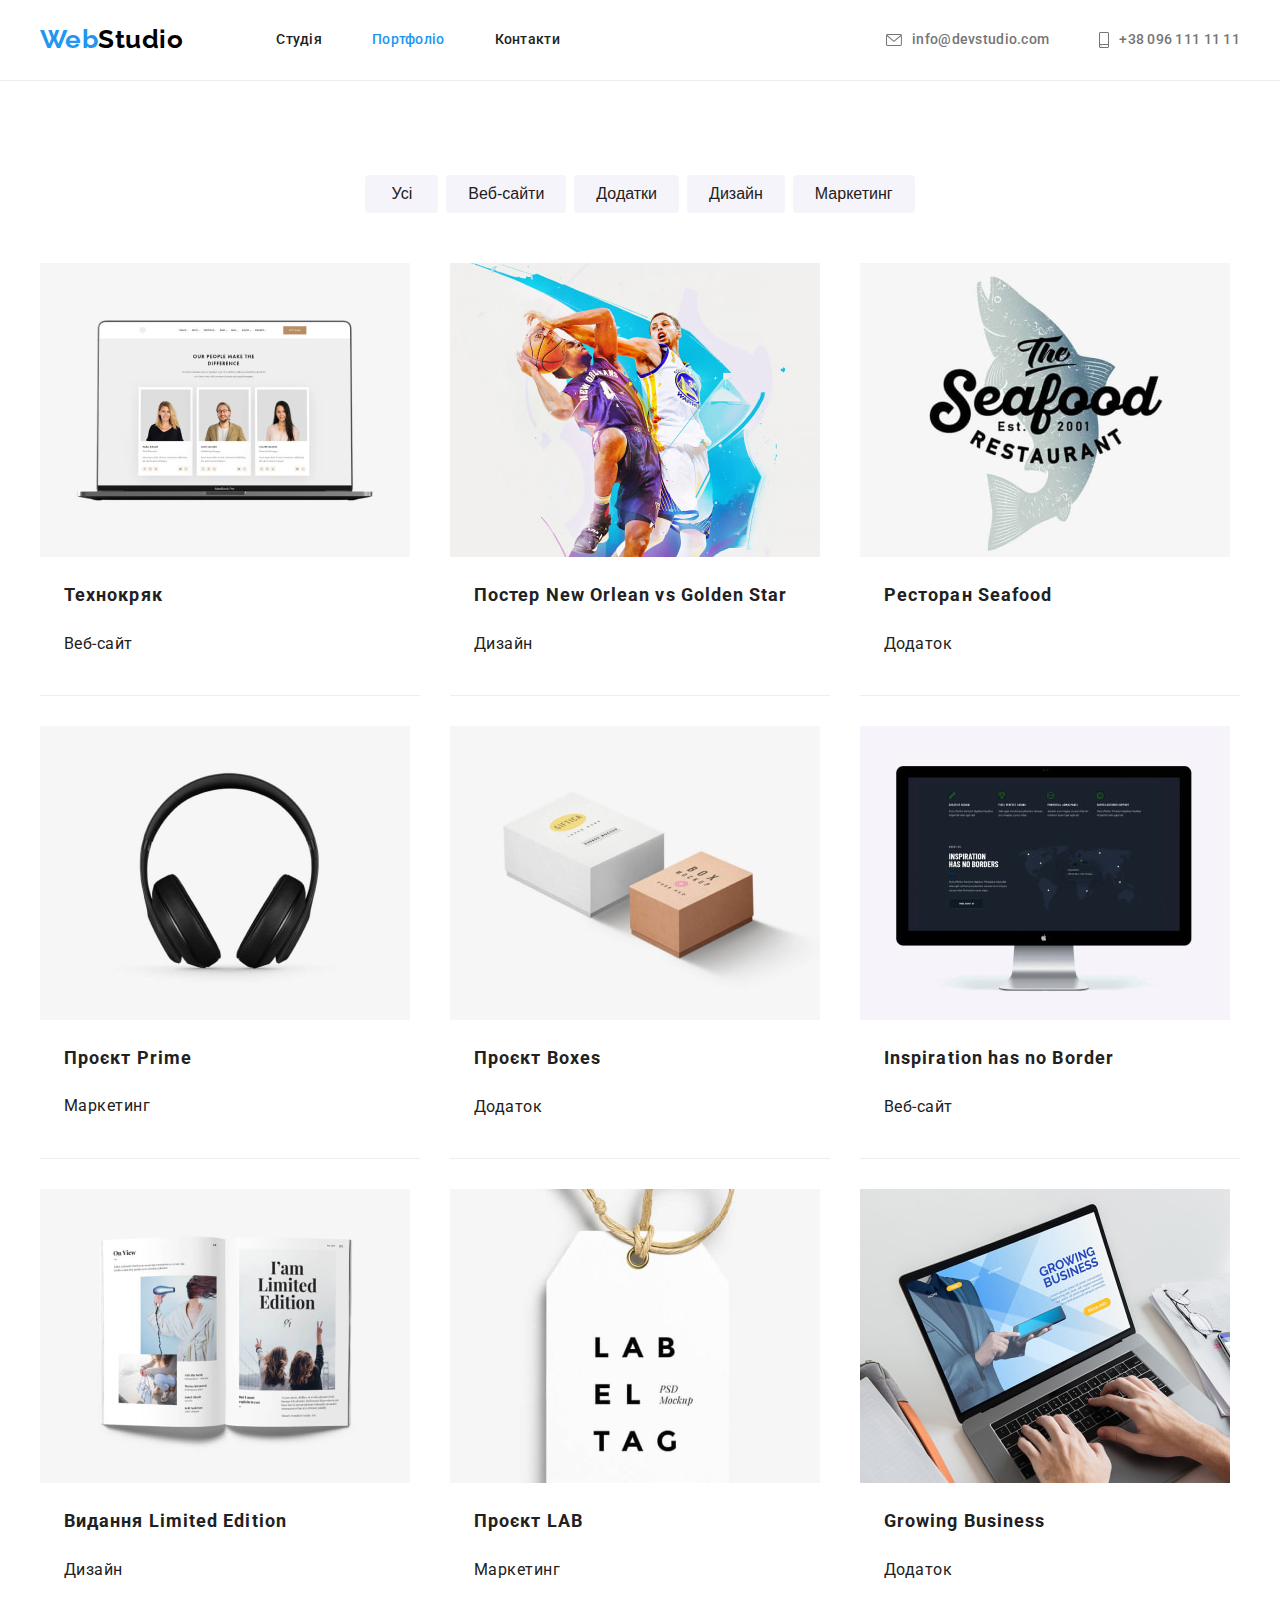
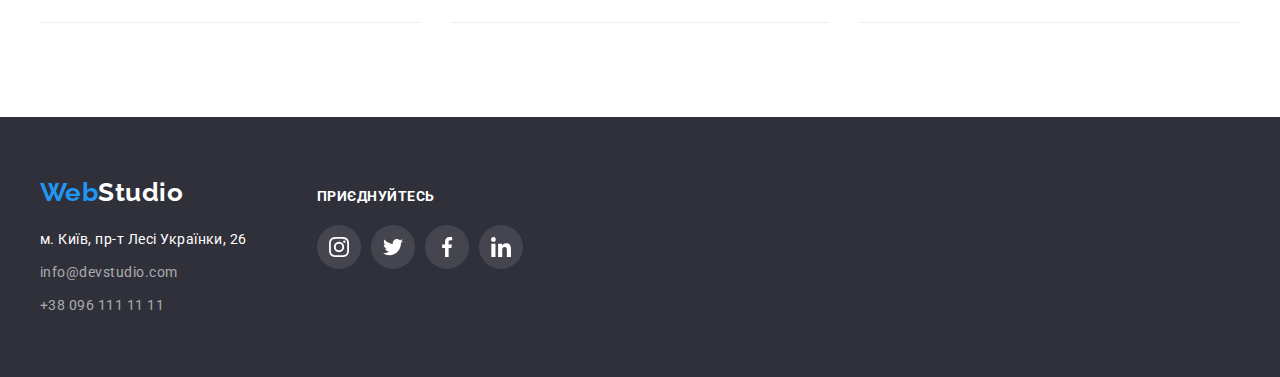
==== portfolio.html @ 567fced4 "add start files" ====
<!DOCTYPE html>
<html lang="uk">
  <head>
    <meta charset="UTF-8" />
    <meta http-equiv="X-UA-Compatible" content="IE=edge" />
    <meta name="viewport" content="width=device-width, initial-scale=1.0" />
    <title>WebStudio 4</title>
    <!-- fonts -->
    <link rel="preconnect" href="https://fonts.googleapis.com" />
    <link rel="preconnect" href="https://fonts.gstatic.com" crossorigin />
    <link
      href="https://fonts.googleapis.com/css2?family=Raleway:wght@700&family=Roboto:wght@400;500;700;900&display=swap"
      rel="stylesheet"
    />
    <!-- css -->
    <link
      rel="stylesheet"
      href="https://cdnjs.cloudflare.com/ajax/libs/modern-normalize/1.1.0/modern-normalize.min.css"
      integrity="sha512-wpPYUAdjBVSE4KJnH1VR1HeZfpl1ub8YT/NKx4PuQ5NmX2tKuGu6U/JRp5y+Y8XG2tV+wKQpNHVUX03MfMFn9Q=="
      crossorigin="anonymous"
      referrerpolicy="no-referrer"
    />
    <link rel="stylesheet" href="./css/styles.css" />
  </head>
  <body>
    <div class="wrapper">
      <!-- HEADER -->
      <header class="page-header">
        <div class="container row">
          <!-- nav -->
          <nav class="page-header-nav">
            <!-- logo -->
            <a class="site-logo link" href="./index.html" lang="en"
              ><span class="logo-accent">Web</span>Studio</a
            >
            <!-- menu -->
            <ul class="site-nav list">
              <li class="item">
                <a class="nav-link point link" href="./index.html">Студія</a>
              </li>
              <li class="item">
                <a
                  class="nav-link link-current point link"
                  href="./portfolio.html"
                  aria-current="page"
                  >Портфоліо</a
                >
              </li>
              <li class="item">
                <a class="nav-link point link" href="">Контакти</a>
              </li>
            </ul>
          </nav>
          <!-- contact -->
          <ul class="site-contacts list">
            <li class="item">
              <a class="contacts-link contact point link" href="mailto:info@devstudio.com" lang="en"
                ><svg class="contacts-icon" width="16" height="12">
                  <use href="./images/icons.svg#icon-envelope"></use>
                </svg>
                info@devstudio.com</a
              >
            </li>
            <li class="item">
              <a class="contacts-link contact point link" href="tel:+380961111111">
                <svg class="contacts-icon" width="10" height="16">
                  <use href="./images/icons.svg#icon-smartphone"></use>
                </svg>
                +38 096 111 11 11</a
              >
            </li>
          </ul>
        </div>
      </header>

      <!-- MAIN -->
      <main class="page-main">
        <!-- PORTFOLIO -->
        <section class="section">
          <div class="container">
            <h1 class="visually-hidden">Portfolio</h1>
            <ul class="filter-cards list">
              <li class="filter-item">
                <button class="button button-filter" type="button">Усі</button>
              </li>
              <li class="filter-item">
                <button class="button button-filter" type="button">Веб-сайти</button>
              </li>
              <li class="filter-item">
                <button class="button button-filter" type="button">Додатки</button>
              </li>
              <li class="filter-item">
                <button class="button button-filter" type="button">Дизайн</button>
              </li>
              <li class="filter-item">
                <button class="button button-filter" type="button">Маркетинг</button>
              </li>
            </ul>

            <ul class="project-cards list">
              <li class="project-item">
                <a class="project-link link" href="#">
                  <img
                    class="project-img"
                    src="./images/portfolio/techno.jpg"
                    title="Лаптоп з зображенням веб-сайту на екрані"
                    alt="Лаптоп з зображенням веб-сайту на екрані"
                    width="370"
                    height="294"
                  />
                  <div class="project-content">
                    <h2 class="project-title">Технокряк</h2>
                    <p class="project-description">Веб-сайт</p>
                  </div>
                </a>
              </li>
              <li class="project-item">
                <a class="project-link link" href="#">
                  <img
                    class="project-img"
                    src="./images/portfolio/poster.jpg"
                    title="Дизайн постеру New Orlean vs Golden Star. Гра двох баскетболістів."
                    alt="Дизайн постеру New Orlean vs Golden Star. Гра двох баскетболістів."
                    width="370"
                    height="294"
                  />
                  <div class="project-content">
                    <h2 class="project-title">Постер New Orlean vs Golden Star</h2>
                    <p class="project-description">Дизайн</p>
                  </div>
                </a>
              </li>

              <li class="project-item">
                <a class="project-link link" href="#">
                  <img
                    class="project-img"
                    src="./images/portfolio/restoraunt.jpg"
                    title="Логотип додатку ресторану морської їжі"
                    alt="Логотип додатку ресторану морської їжі"
                    width="370"
                    height="294"
                  />
                  <div class="project-content">
                    <h2 class="project-title">Ресторан Seafood</h2>
                    <p class="project-description">Додаток</p>
                  </div>
                </a>
              </li>

              <li class="project-item">
                <a class="project-link link" href="#">
                  <img
                    class="project-img"
                    src="./images/portfolio/prime.jpg"
                    title="Накладні бездротові чорні навушники"
                    alt="Накладні бездротові чорні навушники"
                    width="370"
                    height="294"
                  />
                  <div class="project-content">
                    <h2 class="project-title">Проєкт Prime</h2>
                    <p class="project-cards__description">Маркетинг</p>
                  </div>
                </a>
              </li>

              <li class="project-item">
                <a class="project-link link" href="#">
                  <img
                    class="project-img"
                    src="./images/portfolio/boxes.jpg"
                    title="Дві невеликих дизайнерських коробки: біла та темний беж"
                    alt="Дві невеликих дизайнерських коробки: біла та темний беж"
                    width="370"
                    height="294"
                  />
                  <div class="project-content">
                    <h2 class="project-title">Проєкт Boxes</h2>
                    <p class="project-description">Додаток</p>
                  </div>
                </a>
              </li>

              <li class="project-item">
                <a class="project-link link" href="#">
                  <img
                    class="project-img"
                    src="./images/portfolio/inspiration.jpg"
                    title="Веб-сайт на экрані монітору"
                    alt="Веб-сайт на экрані монітору"
                    width="370"
                    height="294"
                  />
                  <div class="project-content">
                    <h2 class="project-title">Inspiration has no Border</h2>
                    <p class="project-description">Веб-сайт</p>
                  </div>
                </a>
              </li>

              <li class="project-item">
                <a class="project-link link" href="#">
                  <img
                    class="project-img"
                    src="./images/portfolio/magazine.jpg"
                    title="Розворот журналу"
                    alt="Розворот журналу"
                    width="370"
                    height="294"
                  />
                  <div class="project-content">
                    <h2 class="project-title">Видання Limited Edition</h2>
                    <p class="project-description">Дизайн</p>
                  </div>
                </a>
              </li>

              <li class="project-item">
                <a class="project-link link" href="#">
                  <img
                    class="project-img"
                    src="./images/portfolio/lab.jpg"
                    title="Біла бірка з надписом Lab El Tag"
                    alt="Біла бірка з надписом Lab El Tag"
                    width="370"
                    height="294"
                  />
                  <div class="project-content">
                    <h2 class="project-title">Проєкт LAB</h2>
                    <p class="project-description">Маркетинг</p>
                  </div>
                </a>
              </li>

              <li class="project-item">
                <a class="project-link link" href="#">
                  <img
                    class="project-img"
                    src="./images/portfolio/business.jpg"
                    title="Зображення чоловічих рук, які друкують на клавиатурі ноутбука"
                    alt="Зображення чоловічих рук, які друкують на клавиатурі ноутбука"
                    width="370"
                    height="294"
                  />
                  <div class="project-content">
                    <h2 class="project-title">Growing Business</h2>
                    <p class="project-description">Додаток</p>
                  </div>
                </a>
              </li>
            </ul>
          </div>
        </section>
      </main>

      <!-- FOOTER -->
      <footer class="page-footer">
        <div class="container">
          <div class="address-content">
            <!-- logo -->
            <a class="site-logo page-footer-logo link" href="/" lang="en"
              ><span class="logo-accent">Web</span>Studio</a
            >
            <!-- address -->
            <address class="footer-address">
              <ul class="address list">
                <li class="address-item">
                  <a
                    class="address-map point link"
                    href="https://goo.gl/maps/CPtrU1FHBa2aNyZL9"
                    target="_blank"
                    rel="noopener noreferrer nofollow"
                    >м. Київ, пр-т Лесі Українки, 26
                  </a>
                </li>
                <li class="address-item">
                  <a class="address-contact point link" href="mailto:info@devstudio.com" lang="en"
                    >info@devstudio.com</a
                  >
                </li>
                <li class="address-item">
                  <a class="address-contact point link" href="tel:+380961111111"
                    >+38 096 111 11 11</a
                  >
                </li>
              </ul>
            </address>
          </div>
          <!-- приєднуйтесь -->
          <section class="centered footer-socials">
            <h3 class="subtitle slogan">Приєднуйтесь</h3>
            <ul class="socials-set list">
              <li class="socials-item">
                <a
                  href="#"
                  class="socials-link link-footer link"
                  aria-label="Посилання на instagram"
                  rel="noopener noreferrer nofollow"
                >
                  <svg class="socials-icon icon-footer" width="20" height="20">
                    <use href="./images/icons.svg#icon-instagram"></use>
                  </svg>
                </a>
              </li>
              <li class="socials-item">
                <a
                  href="#"
                  class="socials-link link-footer link"
                  aria-label="Посилання на twitter"
                  rel="noopener noreferrer nofollow"
                >
                  <svg class="socials-icon icon-footer" width="20" height="20">
                    <use href="./images/icons.svg#icon-twitter"></use>
                  </svg>
                </a>
              </li>
              <li class="socials-item">
                <a
                  href="#"
                  class="socials-link link-footer link"
                  aria-label="Посилання на facebook"
                  rel="noopener noreferrer nofollow"
                >
                  <svg class="socials-icon icon-footer" width="20" height="20">
                    <use href="./images/icons.svg#icon-facebook"></use>
                  </svg>
                </a>
              </li>
              <li class="socials-item">
                <a
                  href="#"
                  class="socials-link link-footer link"
                  aria-label="Посилання на linkedin"
                  rel="noopener noreferrer nofollow"
                >
                  <svg class="socials-icon icon-footer" width="20" height="20">
                    <use href="./images/icons.svg#icon-linkedin"></use>
                  </svg>
                </a>
              </li>
            </ul>
          </section>
        </div>
      </footer>
    </div>
  </body>
</html>
---- css/styles.css ----
:root {
  /* color */
  --primary-text-color: #212121;
  --secondary-text-color: #757575;
  --accent-dodger-blue: #2196f3;
  --black-logo: #000000;
  --white-color: #ffffff;
  --white-transparent-color: rgba(255, 255, 255, 0.6);
  --comment-modal: rgba(117, 117, 117, 0.5);

  --bg-ghost-white: #f5f4fa;
  --bg-gunmetal: #2f303a;
  --hero-btn-active: #188ce8;
  --bg-footer-social-icons: rgba(255, 255, 255, 0.1);
  --bg-about-abs: rgba(47, 48, 58, 0.8);
  --bg-overlay: rgba(33, 150, 243, 0.9);
  --bg-modal-overlay: rgba(0, 0, 0, 0.2);

  --border-whisper-grey: #eeeeee;
  --border-whisper-white: #ececec;
  --border-clients: #afb1b8;

  --signup-border: rgba(255, 255, 255, 0.3);
  --sign-up-filter: drop-shadow(0px 4px 4px rgba(0, 0, 0, 0.15));

  --border-close-btn: rgba(0, 0, 0, 0.1);
  --modal-form-border: rgba(33, 33, 33, 0.2);

  --team-box-shadow: 0px 1px 3px rgba(0, 0, 0, 0.12), 0px 1px 1px rgba(0, 0, 0, 0.14),
    0px 2px 1px rgba(0, 0, 0, 0.2);
  --active-shadow: 0px 3px 1px rgba(0, 0, 0, 0.1), 0px 1px 2px rgba(0, 0, 0, 0.08),
    0px 2px 2px rgba(0, 0, 0, 0.12);
  --hero-btn-shadow: 0px 4px 4px rgba(0, 0, 0, 0.15);
  --active-project-shadow: 0px 1px 1px rgba(0, 0, 0, 0.12), 0px 4px 4px rgba(0, 0, 0, 0.06),
    1px 4px 6px rgba(0, 0, 0, 0.16);
  --modal-shadow: 0px 1px 3px rgba(0, 0, 0, 0.12), 0px 1px 1px rgba(0, 0, 0, 0.14),
    0px 2px 1px rgba(0, 0, 0, 0.2);

  /* fonts */
  --primary-font-size: 16px;
  --secondary-font-size: 14px;
  --modal-form-font: 12px;
  --modal-form-font-title: 20px;

  --logo-font-size: 26px;
  --hero-font-size: 44px;

  --section-title-font-size: 36px;
  --card-title-font-size: 18px;

  /* weight */
  --primary-weight: 400;
  --primary-bold: 700;
  --accent-weight: 500;
  --hero-weight: 900;

  /* height */
  --header-height: 80px;

  /* transform */
  --timing-function: 250ms cubic-bezier(0.4, 0, 0.2, 1);
}

body {
  height: 100vh;
  /* padding-top: var(--header-height); */
  margin: 0;

  font-family: 'Roboto', sans-serif;
  font-weight: var(--primary-weight); /* 400 */
  font-size: var(--primary-font-size); /* 16px */
  line-height: 1.7;
  letter-spacing: 0.03em;

  color: var(--primary-text-color);
  background-color: var(--white-color);
}

.wrapper {
  min-height: 100vh;
  display: flex;
  flex-direction: column;
}

.page-main {
  flex: 1 1 auto;
}

.list {
  margin: 0;
  padding: 0;

  list-style: none;
}

.link {
  text-decoration: none;
  color: inherit;
}

.container {
  max-width: 1200px; /* 1170 + 15 + 15 */
  padding-right: 15px;
  padding-left: 15px;
  margin-left: auto;
  margin-right: auto;
}

.section {
  padding-top: 94px;
  padding-bottom: 94px;
}

.visually-hidden {
  position: absolute;
  white-space: nowrap;
  width: 1px;
  height: 1px;
  overflow: hidden;
  border: 0;
  padding: 0;
  clip: rect(0 0 0 0);
  clip-path: inset(50%);
  margin: -1px;
}

/* ===================================================================================================================================== */
/* HEADER */

.page-header {
  /* position: fixed;
  top: 0;
  left: 0;
  z-index: 10; */

  max-width: 100%;
  min-height: var(--header-height);

  background-color: var(--white-color);
  border-bottom: 1px solid var(--border-whisper-white);
}

.row {
  display: flex;
  align-items: center;
}

.page-header-nav {
  display: flex;
  align-items: center;
}

/* logo */
.site-logo {
  display: block;

  color: var(--black-logo);
  font-family: 'Raleway', sans-serif;
  font-size: var(--logo-font-size);
  font-weight: var(--primary-bold);
  line-height: 1.2;
}

.page-footer-logo {
  display: block;
  margin-bottom: 20px;

  color: var(--white-color);
}

.logo-accent {
  color: var(--accent-dodger-blue);
}

/* site-nav & site-contacts */
.site-nav {
  display: flex;
  margin-left: 93px;
}

.site-nav > .item:not(:last-child) {
  margin-right: 50px;
}

.site-contacts {
  display: flex;
  align-items: center;
  margin-left: auto;
}

/* .site-contacts > .item:not(:last-child) {
  margin-right: 50px;
} */

.site-contacts > .item + .item {
  margin-left: 50px;
}

.nav-link,
.site-contacts .contacts-link {
  display: block;
  padding-top: 32px;
  padding-bottom: 32px;

  font-weight: var(--accent-weight);
  font-size: var(--secondary-font-size);
  line-height: 1.14;
  letter-spacing: 0.02em;
}

.nav-link {
  color: var(--primary-text-color);
}

.link-current {
  color: var(--accent-dodger-blue);
}

.contacts-link.contact {
  display: flex;
  align-items: center;

  color: var(--secondary-text-color);
}

.point:hover,
.point:focus {
  color: var(--accent-dodger-blue);
}

.contacts-icon {
  display: inline-block;
  margin-right: 10px;
  fill: currentColor;
}

/* ===================================================================================================================================== */
/* HERO */

.hero {
  display: flex;
  flex-direction: column;
  align-items: center;
  justify-content: center;

  max-width: 1600px;
  min-height: 600px;
  margin-left: auto;
  margin-right: auto;

  background-image: linear-gradient(to right, rgba(47, 48, 58, 0.4), rgba(47, 48, 58, 0.4)),
    url(../images/hero.jpg);
  background-repeat: no-repeat;
  background-size: cover;
  background-position: center;
}

.hero,
.page-footer {
  background-color: var(--bg-gunmetal);
}

.centered {
  text-align: center;
}

.hero-title {
  margin-top: 0;
  margin-bottom: 30px;

  color: var(--white-color);
  font-size: var(--hero-font-size);
  font-weight: var(--hero-weight);
  line-height: 1.4;

  letter-spacing: 0.06em;
  text-transform: uppercase;
}

.button {
  /* border: 1px solid transparent; */
  border: none;
  background-color: transparent;
  cursor: pointer;
}

.main-button {
  min-width: 216px;
  padding: 10px 32px;

  border-radius: 4px;
  background-color: var(--accent-dodger-blue);
  color: var(--white-color);
  font-size: var(--primary-font-size);
  font-weight: var(--primary-bold);

  line-height: 1.9;
  letter-spacing: 0.06em;
}

.main-button:active,
.main-button:hover,
.main-button:focus {
  background-color: var(--hero-btn-active);
  box-shadow: var(--hero-btn-shadow);
}

/* ===================================================================================================================================== */
/* SECTIONS */

.section-title {
  margin-top: 0;
  margin-bottom: 50px;

  font-size: var(--section-title-font-size);
  font-weight: var(--primary-bold);
  line-height: 1.2;
}

.title {
  margin-top: 0;
  margin-bottom: 10px;

  color: var(--primary-text-color);
  font-weight: var(--accent-weight);
}

.description {
  margin-top: 0;
  margin-bottom: 0;

  color: var(--secondary-text-color);
}

/* =========================================================================================================================================*/
/* COMPANY ADVANTAGES */

.company-advantages {
  padding-bottom: 47px;
}

.section-set {
  display: flex;
}

.advantages > .set-item {
  max-width: 270px;
}

.section-set > .set-item + .set-item {
  margin-left: 30px;
}

.thumb-inner {
  display: flex;
  align-items: center;
  justify-content: center;

  max-width: 270px;
  /* min-height: 120px; */
  margin-top: 0;
  margin-bottom: 30px;
  padding: 25px 101px;

  background: var(--bg-ghost-white);
  border-radius: 4px;
}

/* the same styles for advantages set-item & footer slogan */
.subtitle {
  margin-top: 0;
  font-weight: var(--primary-bold);
  font-size: var(--secondary-font-size);
  line-height: 1.14;
  text-transform: uppercase;
  color: var(--primary-text-color);
}

.set-title {
  margin-top: 0;
  margin-bottom: 10px;
}

.description {
  margin-top: 0;
  margin-bottom: 0;
}

.set-description {
  font-size: var(--secondary-font-size);
}

/* ========================================================================================================================================*/
/* BUSINESS */

.business {
  padding-top: 47px;
}

.item-business {
  position: relative;
  display: flex;
  max-width: 370px;
  /* min-height: 294px; */
}

/* ======================================================================================================================================*/
/* MEMBER TEAM */
.member-team {
  background-color: var(--bg-ghost-white);
}

.item-member {
  max-width: 270px;
  padding-bottom: 30px;
  /* min-height: 428px; */

  background-color: var(--white-color);
  box-shadow: var(--team-box-shadow);
  border-radius: 0px 0px 4px 4px;

  line-height: 1.2;
}

.images-member {
  display: block;
  margin-bottom: 30px;
}

.title-name {
  font-size: var(--primary-font-size);
  font-weight: var(--accent-weight);
}

.description-member {
  margin-bottom: 16px;
}

.socials-set {
  display: inline-flex;
  align-items: center;
  justify-content: center;
  margin-top: 0;
  margin-bottom: 0;
}

.socials-item:not(:last-child) {
  margin-right: 10px;
}

.socials-link {
  display: flex;
  align-items: center;
  justify-content: center;
  width: 44px;
  height: 44px;
  border-radius: 50%;

  color: var(--border-clients);
  background-color: transparent;

  transition: color var(--timing-function), background-color var(--timing-function);
}

.socials-link:hover,
.socials-link:focus {
  background-color: var(--accent-dodger-blue);
  color: var(--white-color);
}

.socials-icon {
  fill: currentColor;
}
/* =================================================================================================================================== */
/* Постійні клієнти */
/* CLIENTS */

.logo-clients {
  display: flex;
  align-items: center;
  justify-content: center;
  min-width: 170px;
  min-height: 92px;
  color: var(--border-clients);
  border: 1px solid var(--border-clients);
  border-radius: 4px;
}

.logo-clients:hover,
.logo-clients:focus,
.logo-clients:active {
  color: var(--accent-dodger-blue);
  border: 1px solid var(--accent-dodger-blue);
}

.icon-clients {
  fill: currentColor;
}

/* ====================================================================+++++++++++++++++++++++++++++++++++++++++++++++++++++++++++++= */
/* FOOTER */

.page-footer > .container {
  display: flex;
  align-items: baseline;

  padding-top: 60px;
  padding-bottom: 60px;
}

.address {
  margin-top: 0;
  margin-bottom: 0;

  font-style: normal;
  font-size: var(--secondary-font-size);
}

.address-item:not(:last-child) {
  margin-bottom: 9px;
}

.address-map {
  color: var(--white-color);
}

.address-contact {
  color: var(--white-transparent-color);
}

/* приєднуйтесь */
/* socials-item  */
.footer-socials {
  margin-left: 70px;
}

.footer-socials > .slogan {
  margin-top: 0;
  margin-bottom: 20px;

  color: var(--white-color);
  text-align: left;
}

.link-footer {
  background-color: var(--bg-footer-social-icons);
  color: var(--white-color);
}

.icon-footer {
  fill: currentColor;
}

/* ==================================================================================================================================== */
/* PORTFOLIO PAGE */

/* filter */

.filter-cards {
  display: flex;
  justify-content: center;
  margin-top: 0;
  margin-bottom: 50px;
}

.filter-item:not(:last-child) {
  margin-right: 8px;
}

.button-filter {
  display: block;
  min-width: 73px;
  padding: 6px 22px;

  background-color: var(--bg-ghost-white);
  color: var(--primary-text-color);

  font-weight: var(--accent-weight);
  font-size: var(--primary-font-size);
  line-height: 1.6;

  border-radius: 4px;
}

.button-filter:hover,
.button-filter:focus,
.button-filter:active {
  color: var(--white-color);
  background-color: var(--accent-dodger-blue);
  box-shadow: var(--active-shadow);
}

/* ============================================================================================================================== */
/* project-cards */
.project-cards {
  display: flex;
  flex-wrap: wrap;
}

.project-item {
  width: calc((100% - 60px) / 3);
  margin-right: 30px;
  margin-bottom: 30px;

  border-bottom: 1px solid var(--border-whisper-grey);
}

.project-item:nth-child(3n) {
  margin-right: 0;
}

.project-item:nth-last-child(-n + 3) {
  margin-bottom: 0;
}

.project-img {
  display: block;
  max-width: 100%;
  margin-top: 0;
  margin-bottom: 20px;
}

.project-title {
  margin-top: 0;
  margin-bottom: 4px;
  font-weight: var(--primary-bold);
  font-size: var(--card-title-font-size);
  line-height: 2;
  letter-spacing: 0.06em;
}

.project-description {
  line-height: 1.9;
}

.project-content {
  padding-left: 24px;
  padding-right: 24px;
  padding-bottom: 20px;
  /* may be better use code with codes in .project-cards__content, .project-cards__item, .thumb-overlay,  than content will be 322 x 70, but focus separated blocks in card */
  /* max-width: 322px;
  min-height: 70px;
  margin-right: auto;
  margin-left: auto; */
}

.project-item:hover,
.project-item:active,
.project-item:focus-within {
  box-shadow: var(--active-project-shadow);
}

/* =========================================================================== */
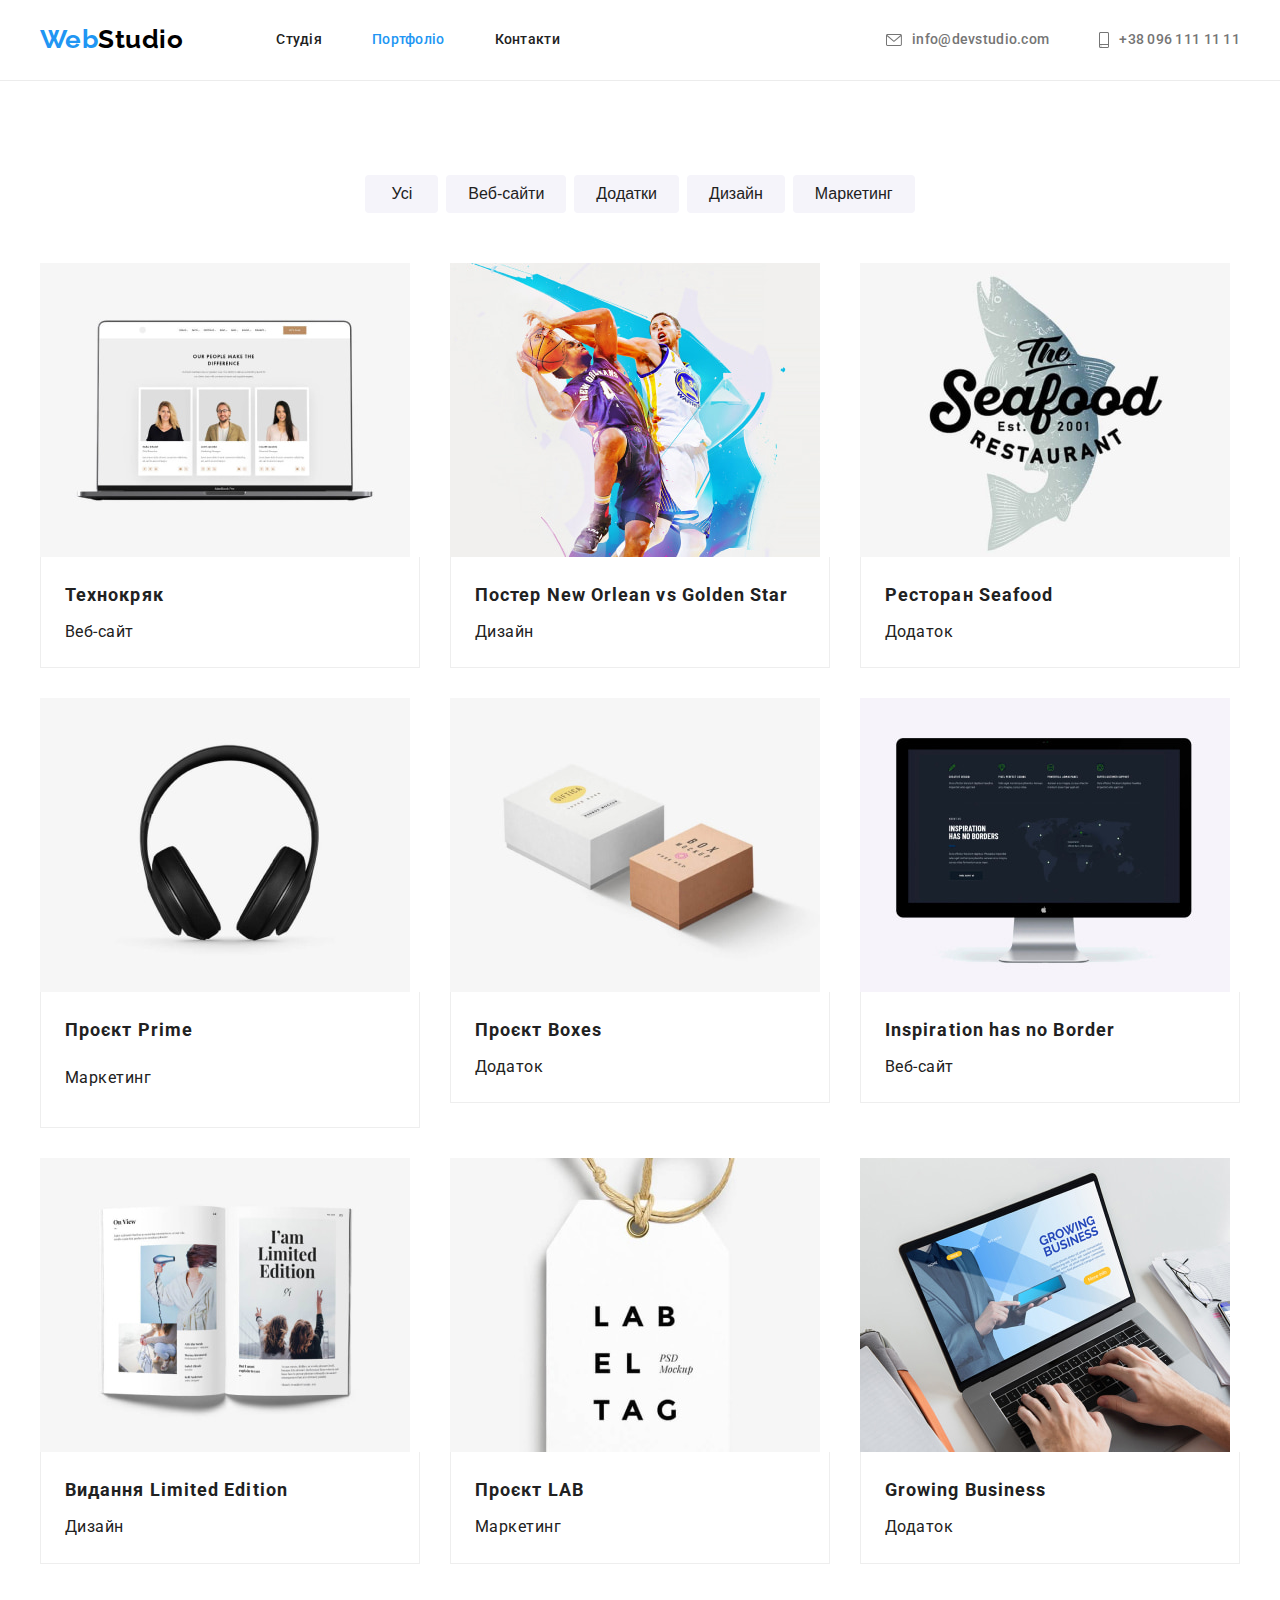
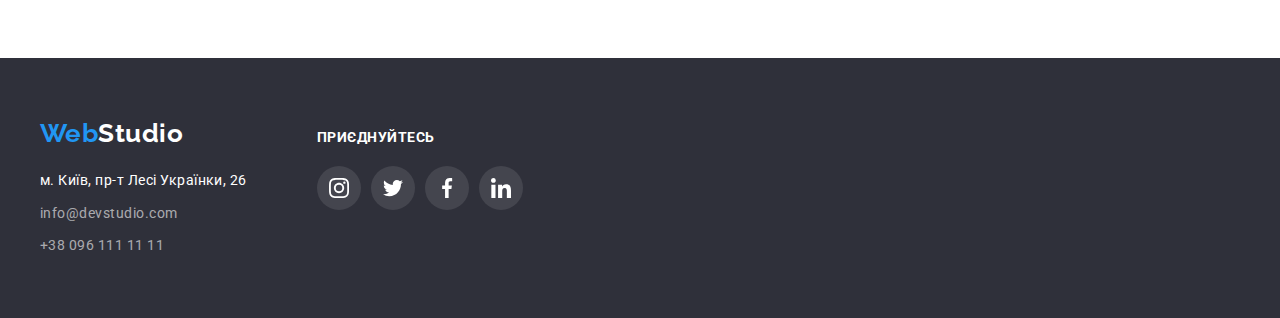
==== commit bfe5f34b: "modified .html & .css files" ====
--- a/portfolio.html
+++ b/portfolio.html
@@ -4,7 +4,7 @@
     <meta charset="UTF-8" />
     <meta http-equiv="X-UA-Compatible" content="IE=edge" />
     <meta name="viewport" content="width=device-width, initial-scale=1.0" />
-    <title>WebStudio 4</title>
+    <title>WebStudio</title>
     <!-- fonts -->
     <link rel="preconnect" href="https://fonts.googleapis.com" />
     <link rel="preconnect" href="https://fonts.gstatic.com" crossorigin />
@@ -288,59 +288,39 @@
             </address>
           </div>
           <!-- приєднуйтесь -->
-          <section class="centered footer-socials">
+          <div class="centered footer-socials">
             <h3 class="subtitle slogan">Приєднуйтесь</h3>
             <ul class="socials-set list">
               <li class="socials-item">
-                <a
-                  href="#"
-                  class="socials-link link-footer link"
-                  aria-label="Посилання на instagram"
-                  rel="noopener noreferrer nofollow"
-                >
+                <a href="#" class="socials-link link-footer link" aria-label="instagram">
                   <svg class="socials-icon icon-footer" width="20" height="20">
                     <use href="./images/icons.svg#icon-instagram"></use>
                   </svg>
                 </a>
               </li>
               <li class="socials-item">
-                <a
-                  href="#"
-                  class="socials-link link-footer link"
-                  aria-label="Посилання на twitter"
-                  rel="noopener noreferrer nofollow"
-                >
+                <a href="#" class="socials-link link-footer link" aria-label="twitter">
                   <svg class="socials-icon icon-footer" width="20" height="20">
                     <use href="./images/icons.svg#icon-twitter"></use>
                   </svg>
                 </a>
               </li>
               <li class="socials-item">
-                <a
-                  href="#"
-                  class="socials-link link-footer link"
-                  aria-label="Посилання на facebook"
-                  rel="noopener noreferrer nofollow"
-                >
+                <a href="#" class="socials-link link-footer link" aria-label="facebook">
                   <svg class="socials-icon icon-footer" width="20" height="20">
                     <use href="./images/icons.svg#icon-facebook"></use>
                   </svg>
                 </a>
               </li>
               <li class="socials-item">
-                <a
-                  href="#"
-                  class="socials-link link-footer link"
-                  aria-label="Посилання на linkedin"
-                  rel="noopener noreferrer nofollow"
-                >
+                <a href="#" class="socials-link link-footer link" aria-label="linkedin">
                   <svg class="socials-icon icon-footer" width="20" height="20">
                     <use href="./images/icons.svg#icon-linkedin"></use>
                   </svg>
                 </a>
               </li>
             </ul>
-          </section>
+          </div>
         </div>
       </footer>
     </div>
--- a/css/styles.css
+++ b/css/styles.css
@@ -124,8 +124,8 @@
   margin: -1px;
 }
 
-/* ===================================================================================================================================== */
-/* HEADER */
+/* ===================================== HEADER ========================================================= */
+/*  */
 
 .page-header {
   /* position: fixed;
@@ -234,17 +234,12 @@
   fill: currentColor;
 }
 
-/* ===================================================================================================================================== */
-/* HERO */
+/* ============================== HERO ==================================================================== */
 
 .hero {
-  display: flex;
-  flex-direction: column;
-  align-items: center;
-  justify-content: center;
-
+  padding-top: 200px;
+  padding-bottom: 200px;
   max-width: 1600px;
-  min-height: 600px;
   margin-left: auto;
   margin-right: auto;
 
@@ -305,8 +300,7 @@
   box-shadow: var(--hero-btn-shadow);
 }
 
-/* ===================================================================================================================================== */
-/* SECTIONS */
+/* =================================== SECTIONS ===================================================== */
 
 .section-title {
   margin-top: 0;
@@ -332,8 +326,7 @@
   color: var(--secondary-text-color);
 }
 
-/* =========================================================================================================================================*/
-/* COMPANY ADVANTAGES */
+/* ================================  COMPANY ADVANTAGES  ================================================*/
 
 .company-advantages {
   padding-bottom: 47px;
@@ -357,10 +350,9 @@
   justify-content: center;
 
   max-width: 270px;
-  /* min-height: 120px; */
+  min-height: 120px;
   margin-top: 0;
   margin-bottom: 30px;
-  padding: 25px 101px;
 
   background: var(--bg-ghost-white);
   border-radius: 4px;
@@ -390,8 +382,7 @@
   font-size: var(--secondary-font-size);
 }
 
-/* ========================================================================================================================================*/
-/* BUSINESS */
+/* =============================  BUSINESS  =============================================================*/
 
 .business {
   padding-top: 47px;
@@ -404,17 +395,13 @@
   /* min-height: 294px; */
 }
 
-/* ======================================================================================================================================*/
-/* MEMBER TEAM */
+/* ========================================  MEMBER TEAM  =================================================*/
 .member-team {
   background-color: var(--bg-ghost-white);
 }
 
 .item-member {
   max-width: 270px;
-  padding-bottom: 30px;
-  /* min-height: 428px; */
-
   background-color: var(--white-color);
   box-shadow: var(--team-box-shadow);
   border-radius: 0px 0px 4px 4px;
@@ -424,7 +411,13 @@
 
 .images-member {
   display: block;
-  margin-bottom: 30px;
+}
+
+.member-content {
+  padding-top: 30px;
+  padding-bottom: 30px;
+  padding-left: 10px;
+  padding-right: 10px;
 }
 
 .title-name {
@@ -471,9 +464,8 @@
 .socials-icon {
   fill: currentColor;
 }
-/* =================================================================================================================================== */
+/* ===================================== CLIENTS  ========================================================= */
 /* Постійні клієнти */
-/* CLIENTS */
 
 .logo-clients {
   display: flex;
@@ -497,8 +489,7 @@
   fill: currentColor;
 }
 
-/* ====================================================================+++++++++++++++++++++++++++++++++++++++++++++++++++++++++++++= */
-/* FOOTER */
+/* ===========================   FOOTER  ====================================================================*/
 
 .page-footer > .container {
   display: flex;
@@ -551,9 +542,7 @@
   fill: currentColor;
 }
 
-/* ==================================================================================================================================== */
-/* PORTFOLIO PAGE */
-
+/* =============================== PORTFOLIO PAGE  ======================================================== */
 /* filter */
 
 .filter-cards {
@@ -590,8 +579,8 @@
   box-shadow: var(--active-shadow);
 }
 
-/* ============================================================================================================================== */
-/* project-cards */
+/* ================================ project-cards ========================================================= */
+
 .project-cards {
   display: flex;
   flex-wrap: wrap;
@@ -601,8 +590,6 @@
   width: calc((100% - 60px) / 3);
   margin-right: 30px;
   margin-bottom: 30px;
-
-  border-bottom: 1px solid var(--border-whisper-grey);
 }
 
 .project-item:nth-child(3n) {
@@ -617,7 +604,18 @@
   display: block;
   max-width: 100%;
   margin-top: 0;
-  margin-bottom: 20px;
+  margin-bottom: 0;
+}
+
+.project-content {
+  padding-left: 24px;
+  padding-right: 24px;
+  padding-bottom: 20px;
+  padding-top: 20px;
+
+  border-left: 1px solid var(--border-whisper-grey);
+  border-right: 1px solid var(--border-whisper-grey);
+  border-bottom: 1px solid var(--border-whisper-grey);
 }
 
 .project-title {
@@ -630,18 +628,9 @@
 }
 
 .project-description {
+  margin-top: 0;
+  margin-bottom: 0;
   line-height: 1.9;
-}
-
-.project-content {
-  padding-left: 24px;
-  padding-right: 24px;
-  padding-bottom: 20px;
-  /* may be better use code with codes in .project-cards__content, .project-cards__item, .thumb-overlay,  than content will be 322 x 70, but focus separated blocks in card */
-  /* max-width: 322px;
-  min-height: 70px;
-  margin-right: auto;
-  margin-left: auto; */
 }
 
 .project-item:hover,
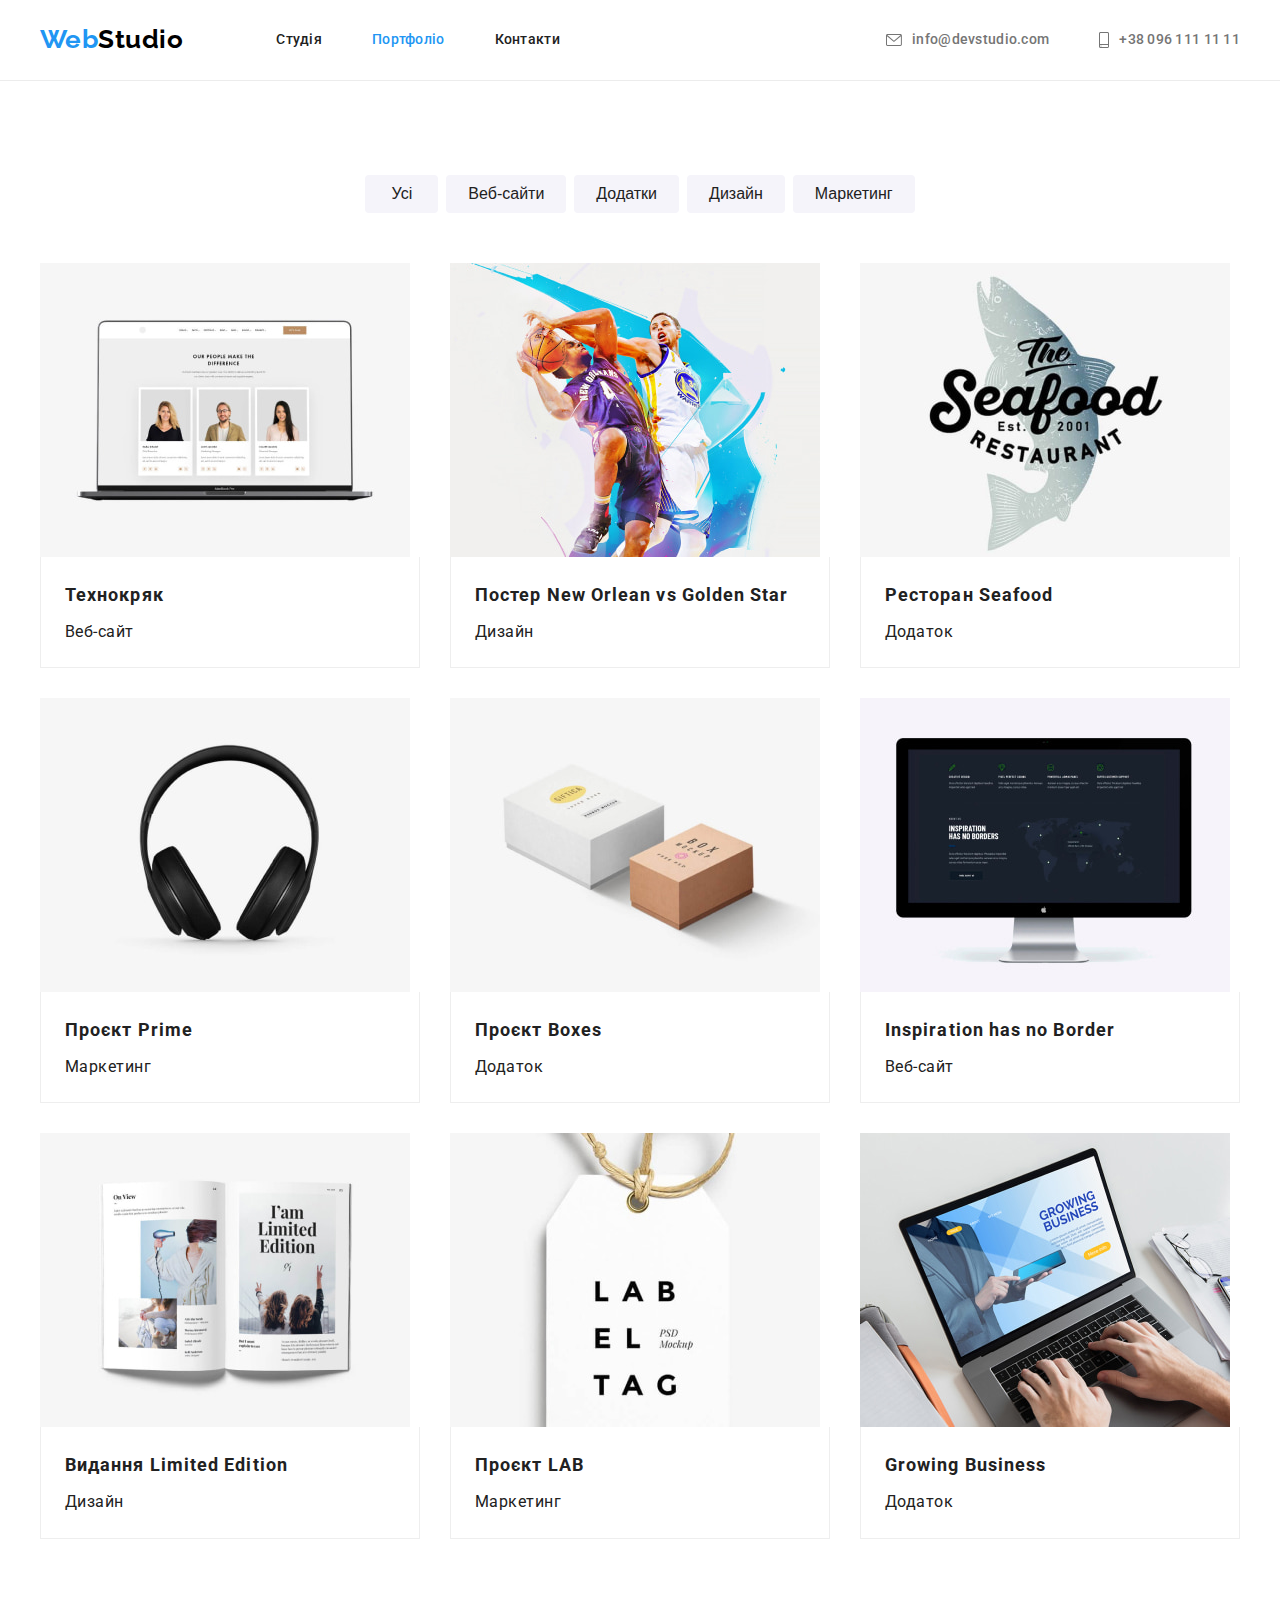
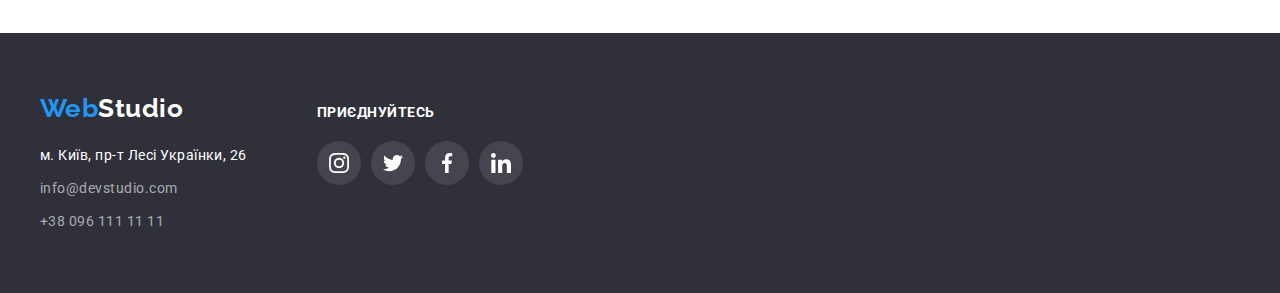
==== commit 57281460: "modified styles.css" ====
--- a/portfolio.html
+++ b/portfolio.html
@@ -160,7 +160,7 @@
                   />
                   <div class="project-content">
                     <h2 class="project-title">Проєкт Prime</h2>
-                    <p class="project-cards__description">Маркетинг</p>
+                    <p class="project-description">Маркетинг</p>
                   </div>
                 </a>
               </li>
@@ -292,28 +292,52 @@
             <h3 class="subtitle slogan">Приєднуйтесь</h3>
             <ul class="socials-set list">
               <li class="socials-item">
-                <a href="#" class="socials-link link-footer link" aria-label="instagram">
+                <a
+                  href="#"
+                  class="socials-link link-footer link"
+                  target="_blank"
+                  rel="noopener noreferrer nofollow"
+                  aria-label="Посилання на instagram"
+                >
                   <svg class="socials-icon icon-footer" width="20" height="20">
                     <use href="./images/icons.svg#icon-instagram"></use>
                   </svg>
                 </a>
               </li>
               <li class="socials-item">
-                <a href="#" class="socials-link link-footer link" aria-label="twitter">
+                <a
+                  href="#"
+                  class="socials-link link-footer link"
+                  target="_blank"
+                  rel="noopener noreferrer nofollow"
+                  aria-label="Посилання на twitter"
+                >
                   <svg class="socials-icon icon-footer" width="20" height="20">
                     <use href="./images/icons.svg#icon-twitter"></use>
                   </svg>
                 </a>
               </li>
               <li class="socials-item">
-                <a href="#" class="socials-link link-footer link" aria-label="facebook">
+                <a
+                  href="#"
+                  class="socials-link link-footer link"
+                  target="_blank"
+                  rel="noopener noreferrer nofollow"
+                  aria-label="Посилання на facebook"
+                >
                   <svg class="socials-icon icon-footer" width="20" height="20">
                     <use href="./images/icons.svg#icon-facebook"></use>
                   </svg>
                 </a>
               </li>
               <li class="socials-item">
-                <a href="#" class="socials-link link-footer link" aria-label="linkedin">
+                <a
+                  href="#"
+                  class="socials-link link-footer link"
+                  target="_blank"
+                  rel="noopener noreferrer nofollow"
+                  aria-label="Посилання на linkedin"
+                >
                   <svg class="socials-icon icon-footer" width="20" height="20">
                     <use href="./images/icons.svg#icon-linkedin"></use>
                   </svg>
--- a/css/styles.css
+++ b/css/styles.css
@@ -389,10 +389,8 @@
 }
 
 .item-business {
-  position: relative;
   display: flex;
   max-width: 370px;
-  /* min-height: 294px; */
 }
 
 /* ========================================  MEMBER TEAM  =================================================*/
